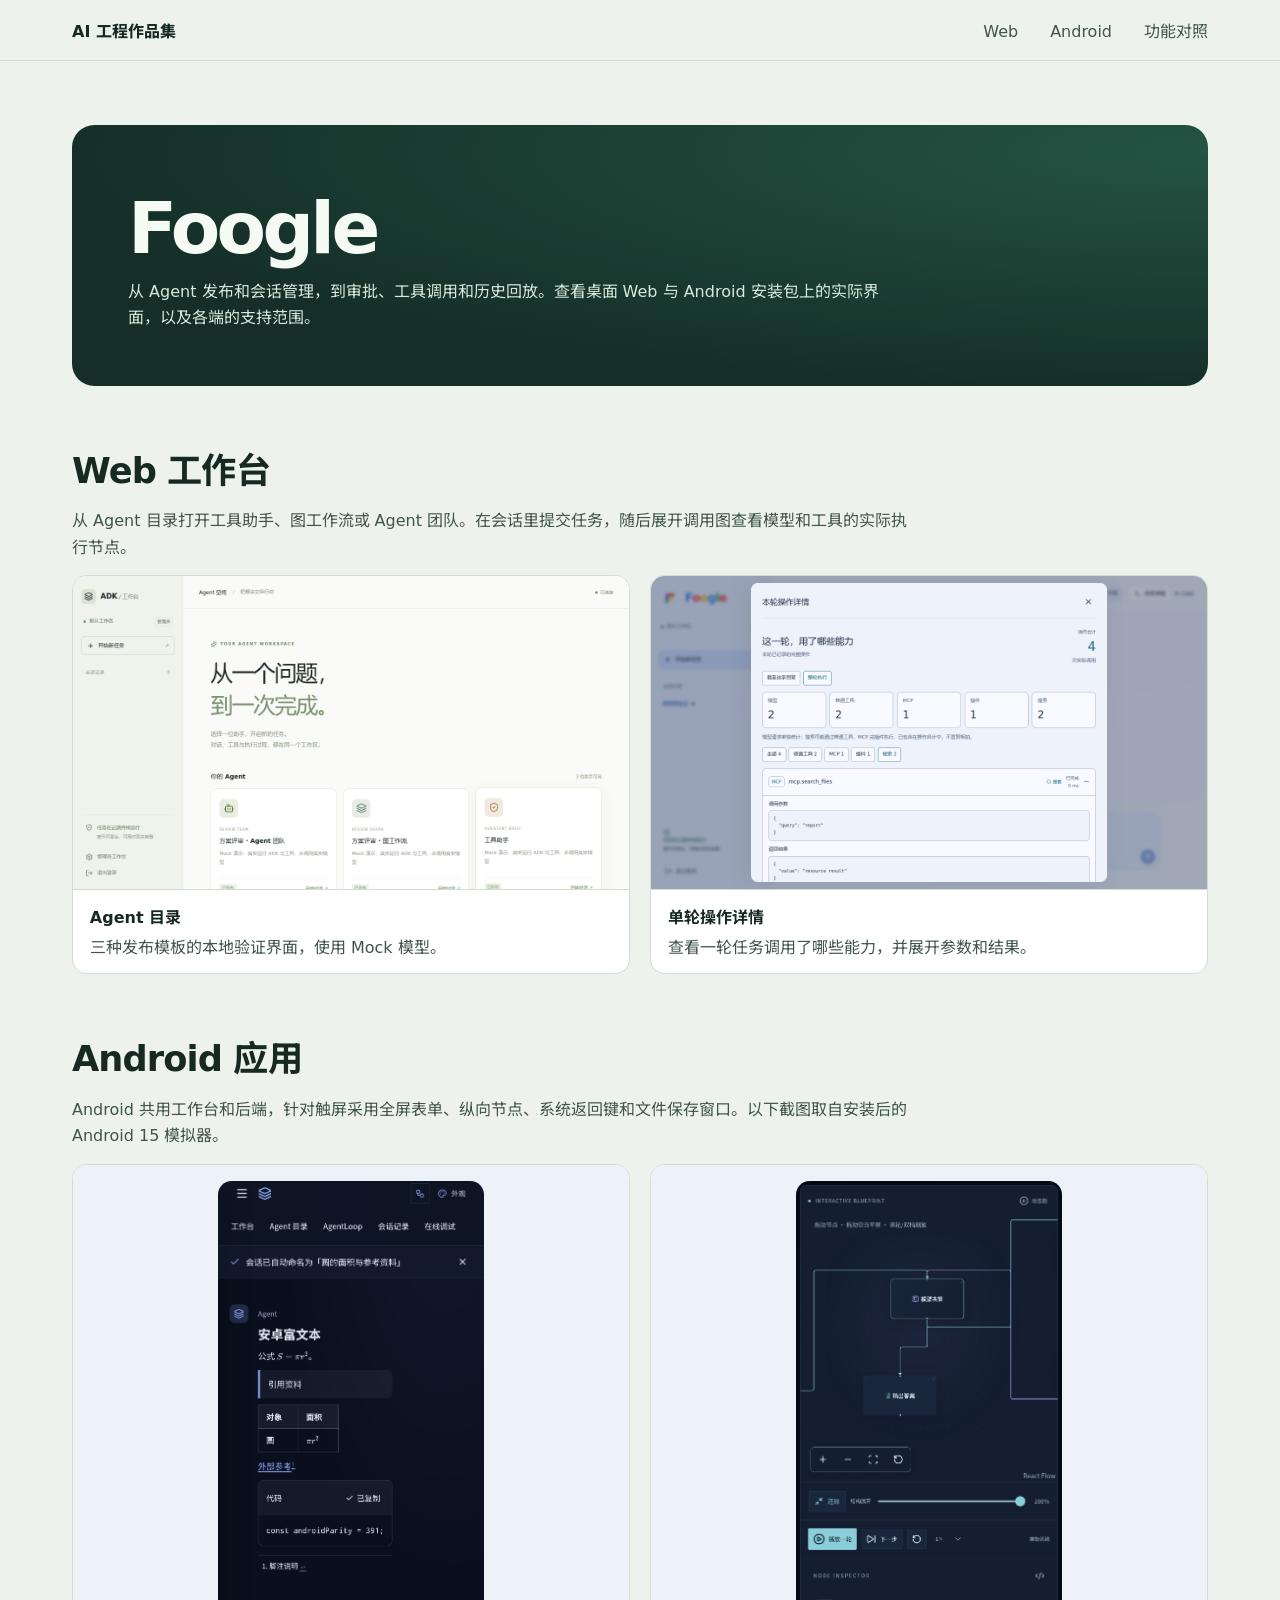
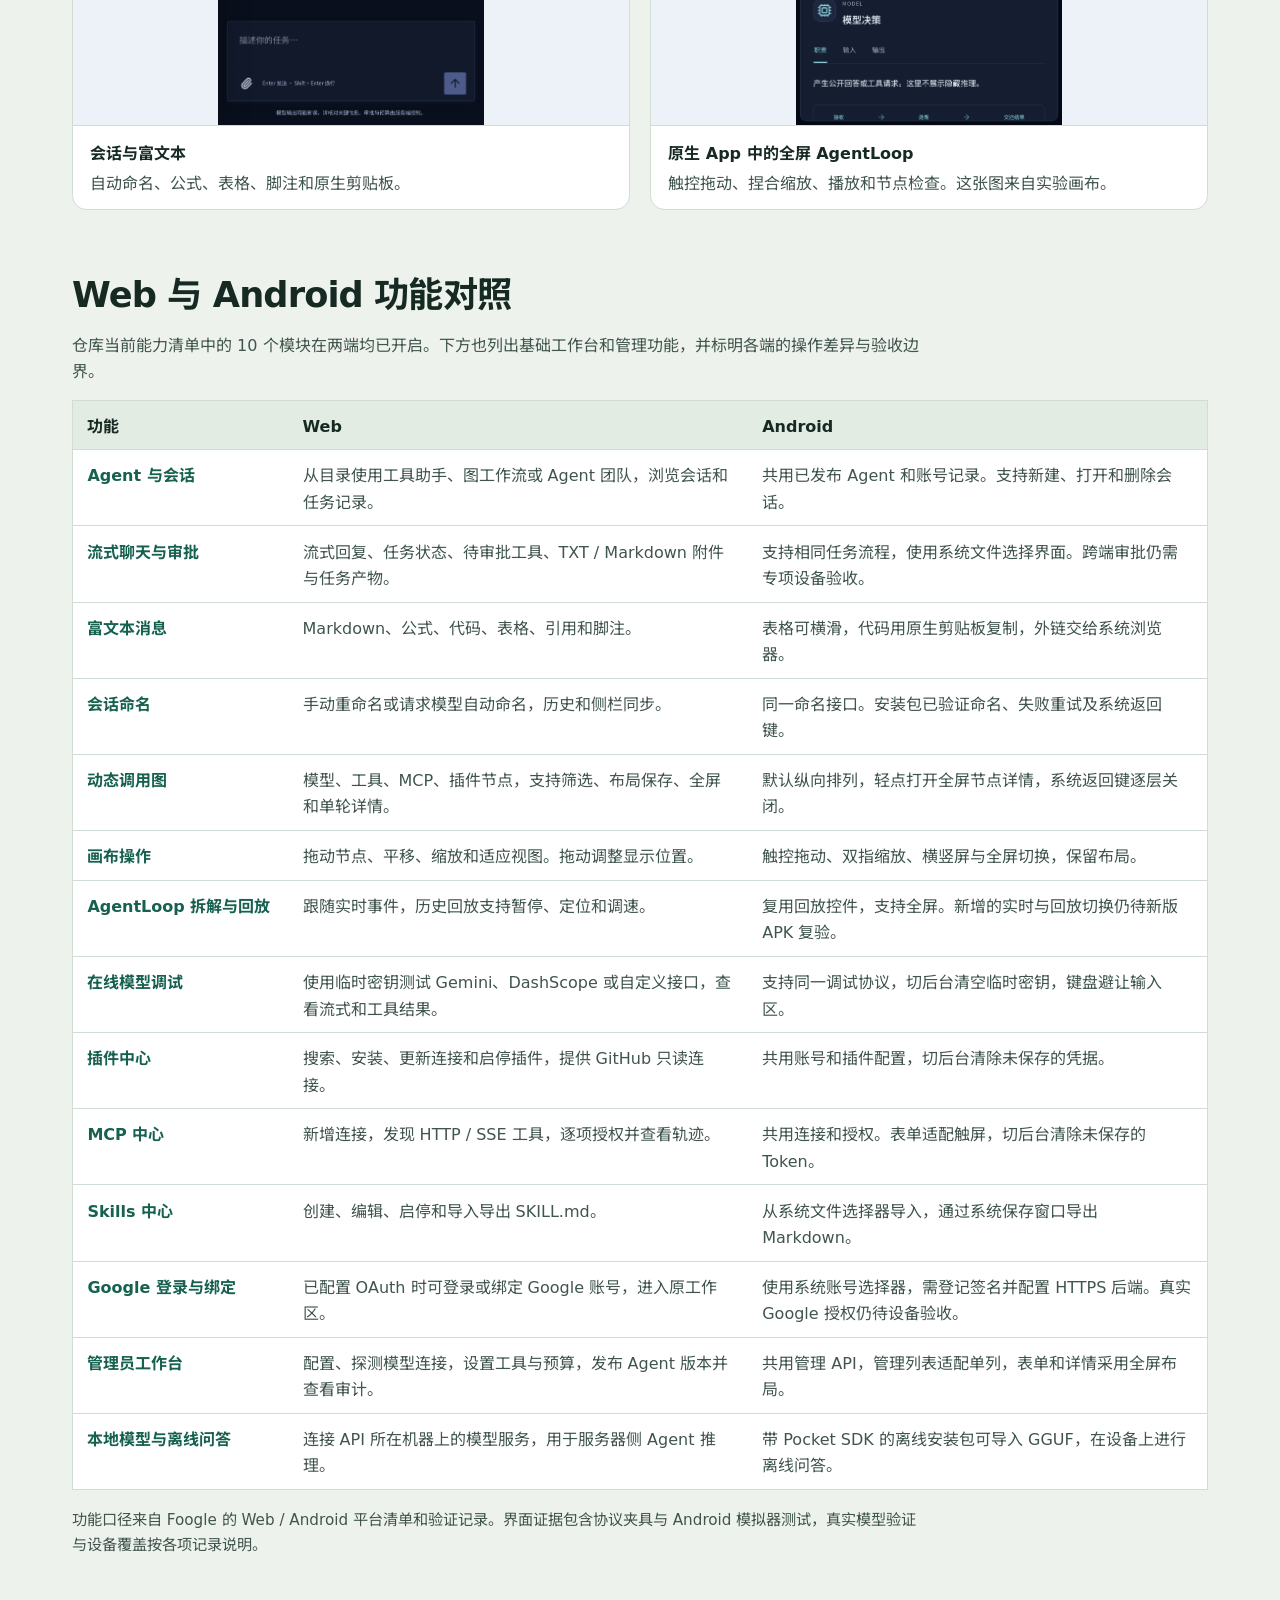
==== foogle/index.html @ 7c6c7902 "Show Foogle platform capabilities and replay Pocket model runs" ====
<!doctype html>
<html lang="zh-CN">
<head>
    <meta charset="utf-8">
    <meta name="viewport" content="width=device-width, initial-scale=1">
    <meta name="description" content="查看 Foogle 工作台在 Web 和 Android 上的功能、截图和验证范围。">
    <title>Foogle · Web 与 Android 功能</title>
    <link rel="stylesheet" href="../styles.css">
    <link rel="stylesheet" href="../demos.css">
    <script src="../image-preview.js" defer></script>
</head>
<body>
    <a class="skip-link" href="#main">跳到主要内容</a>
    <header class="site-header">
        <div class="shell header-inner">
            <a class="brand" href="../index.html">AI 工程作品集</a>
            <nav aria-label="页面导航">
                <a href="#web">Web</a>
                <a href="#android">Android</a>
                <a href="#capabilities">功能对照</a>
            </nav>
        </div>
    </header>
    <main class="shell demo-main" id="main">
        <header class="demo-heading">
            <h1>Foogle</h1>
            <p>从 Agent 发布和会话管理，到审批、工具调用和历史回放。查看桌面 Web 与 Android 安装包上的实际界面，以及各端的支持范围。</p>
        </header>

        <section class="demo-section" id="web" aria-labelledby="web-title">
            <h2 id="web-title">Web 工作台</h2>
            <p>从 Agent 目录打开工具助手、图工作流或 Agent 团队。在会话里提交任务，随后展开调用图查看模型和工具的实际执行节点。</p>
            <div class="evidence-grid">
                <figure class="evidence">
                    <a class="figure-preview" href="../assets/foogle-web-catalog.png" data-image-preview>
                        <img src="../assets/foogle-web-catalog.png" alt="Web Agent 目录展示 Agent 团队、图工作流和工具助手" width="1280" height="720" loading="lazy">
                    </a>
                    <figcaption><strong>Agent 目录</strong><span>三种发布模板的本地验证界面，使用 Mock 模型。</span></figcaption>
                </figure>
                <figure class="evidence">
                    <a class="figure-preview" href="../assets/foogle-turn-details.png" data-image-preview>
                        <img src="../assets/foogle-turn-details.png" alt="Web 单轮详情显示模型、普通工具、MCP、插件的分类与参数" width="1280" height="720" loading="lazy">
                    </a>
                    <figcaption><strong>单轮操作详情</strong><span>查看一轮任务调用了哪些能力，并展开参数和结果。</span></figcaption>
                </figure>
            </div>
        </section>

        <section class="demo-section" id="android" aria-labelledby="android-title">
            <h2 id="android-title">Android 应用</h2>
            <p>Android 共用工作台和后端，针对触屏采用全屏表单、纵向节点、系统返回键和文件保存窗口。以下截图取自安装后的 Android 15 模拟器。</p>
            <div class="evidence-grid">
                <figure class="evidence">
                    <a class="figure-preview figure-phone" href="../assets/foogle-android-messages.png" data-image-preview>
                        <img src="../assets/foogle-android-messages.png" alt="Android 会话显示自动命名、公式、表格、引用、脚注与复制按钮" width="1082" height="2210" loading="lazy">
                    </a>
                    <figcaption><strong>会话与富文本</strong><span>自动命名、公式、表格、脚注和原生剪贴板。</span></figcaption>
                </figure>
                <figure class="evidence">
                    <a class="figure-preview figure-phone" href="../assets/foogle-android-loop.png" data-image-preview>
                        <img src="../assets/foogle-android-loop.png" alt="Android 上的全屏 AgentLoop 画布和节点详情" width="1082" height="2210" loading="lazy">
                    </a>
                    <figcaption><strong>原生 App 中的全屏 AgentLoop</strong><span>触控拖动、捏合缩放、播放和节点检查。这张图来自实验画布。</span></figcaption>
                </figure>
            </div>
        </section>

        <section class="demo-section" id="capabilities" aria-labelledby="capabilities-title">
            <h2 id="capabilities-title">Web 与 Android 功能对照</h2>
            <p>仓库当前能力清单中的 10 个模块在两端均已开启。下方也列出基础工作台和管理功能，并标明各端的操作差异与验收边界。</p>
            <table class="capability-table">
                <thead><tr><th scope="col">功能</th><th scope="col">Web</th><th scope="col">Android</th></tr></thead>
                <tbody>
                    <tr><th scope="row">Agent 与会话</th><td>从目录使用工具助手、图工作流或 Agent 团队，浏览会话和任务记录。</td><td>共用已发布 Agent 和账号记录。支持新建、打开和删除会话。</td></tr>
                    <tr><th scope="row">流式聊天与审批</th><td>流式回复、任务状态、待审批工具、TXT / Markdown 附件与任务产物。</td><td>支持相同任务流程，使用系统文件选择界面。跨端审批仍需专项设备验收。</td></tr>
                    <tr><th scope="row">富文本消息</th><td>Markdown、公式、代码、表格、引用和脚注。</td><td>表格可横滑，代码用原生剪贴板复制，外链交给系统浏览器。</td></tr>
                    <tr><th scope="row">会话命名</th><td>手动重命名或请求模型自动命名，历史和侧栏同步。</td><td>同一命名接口。安装包已验证命名、失败重试及系统返回键。</td></tr>
                    <tr><th scope="row">动态调用图</th><td>模型、工具、MCP、插件节点，支持筛选、布局保存、全屏和单轮详情。</td><td>默认纵向排列，轻点打开全屏节点详情，系统返回键逐层关闭。</td></tr>
                    <tr><th scope="row">画布操作</th><td>拖动节点、平移、缩放和适应视图。拖动调整显示位置。</td><td>触控拖动、双指缩放、横竖屏与全屏切换，保留布局。</td></tr>
                    <tr><th scope="row">AgentLoop 拆解与回放</th><td>跟随实时事件，历史回放支持暂停、定位和调速。</td><td>复用回放控件，支持全屏。新增的实时与回放切换仍待新版 APK 复验。</td></tr>
                    <tr><th scope="row">在线模型调试</th><td>使用临时密钥测试 Gemini、DashScope 或自定义接口，查看流式和工具结果。</td><td>支持同一调试协议，切后台清空临时密钥，键盘避让输入区。</td></tr>
                    <tr><th scope="row">插件中心</th><td>搜索、安装、更新连接和启停插件，提供 GitHub 只读连接。</td><td>共用账号和插件配置，切后台清除未保存的凭据。</td></tr>
                    <tr><th scope="row">MCP 中心</th><td>新增连接，发现 HTTP / SSE 工具，逐项授权并查看轨迹。</td><td>共用连接和授权。表单适配触屏，切后台清除未保存的 Token。</td></tr>
                    <tr><th scope="row">Skills 中心</th><td>创建、编辑、启停和导入导出 SKILL.md。</td><td>从系统文件选择器导入，通过系统保存窗口导出 Markdown。</td></tr>
                    <tr><th scope="row">Google 登录与绑定</th><td>已配置 OAuth 时可登录或绑定 Google 账号，进入原工作区。</td><td>使用系统账号选择器，需登记签名并配置 HTTPS 后端。真实 Google 授权仍待设备验收。</td></tr>
                    <tr><th scope="row">管理员工作台</th><td>配置、探测模型连接，设置工具与预算，发布 Agent 版本并查看审计。</td><td>共用管理 API，管理列表适配单列，表单和详情采用全屏布局。</td></tr>
                    <tr><th scope="row">本地模型与离线问答</th><td>连接 API 所在机器上的模型服务，用于服务器侧 Agent 推理。</td><td>带 Pocket SDK 的离线安装包可导入 GGUF，在设备上进行离线问答。</td></tr>
                </tbody>
            </table>
            <p class="demo-note">功能口径来自 Foogle 的 Web / Android 平台清单和验证记录。界面证据包含协议夹具与 Android 模拟器测试，真实模型验证与设备覆盖按各项记录说明。</p>
        </section>
    </main>
    <dialog class="image-viewer" aria-labelledby="image-viewer-title">
        <div class="image-viewer-window">
            <header class="image-viewer-header"><h2 id="image-viewer-title">图片预览</h2><button class="button" type="button" autofocus>关闭图片</button></header>
            <div class="image-viewer-stage"><img alt=""></div>
        </div>
    </dialog>
</body>
</html>
---- styles.css ----
@font-face {
    font-family: "Portfolio Noto Sans SC";
    src: url("./assets/noto-sans-sc-subset.woff2") format("woff2");
    font-style: normal;
    font-weight: 400 800;
    font-display: swap;
}

:root {
    color-scheme: light;
    --canvas: #eef2ed;
    --paper: #fff;
    --ink: #172923;
    --muted: #40554d;
    --accent: #16614f;
    --line: #d1dcd3;
    font-family: "Inter", "Portfolio Noto Sans SC", "PingFang SC", "Microsoft YaHei", "Noto Sans CJK SC", system-ui, sans-serif;
    scroll-behavior: smooth;
}

* { box-sizing: border-box; }
body { margin: 0; background: var(--canvas); color: var(--ink); line-height: 1.65; }
p, h1, h2, h3 { margin: 0; }
a { color: inherit; }
code { font-family: ui-monospace, "Cascadia Code", Consolas, monospace; }
a:focus-visible { outline: 3px solid var(--accent); outline-offset: 4px; }

.shell { width: min(100% - 3rem, 71rem); margin-inline: auto; }
.skip-link { position: absolute; top: .75rem; left: .75rem; padding: .6rem 1rem; background: var(--paper); transform: translateY(-180%); }
.skip-link:focus { z-index: 1; transform: none; }
.site-header { border-bottom: 1px solid var(--line); }
.header-inner, .footer-inner { display: flex; justify-content: space-between; align-items: center; gap: 1.5rem; padding-block: 1.05rem; }
.brand { font-weight: 750; white-space: nowrap; text-decoration: none; }
nav { display: flex; flex-wrap: wrap; gap: .5rem clamp(.75rem, 3vw, 2rem); }
nav a { color: var(--muted); text-decoration: none; }
nav a:hover, .brand:hover { color: var(--accent); text-decoration: underline; text-underline-offset: .25em; }

.hero {
    display: grid;
    grid-template-columns: 1.36fr 1fr;
    align-items: center;
    gap: clamp(1.5rem, 5vw, 4.25rem);
    margin-block: clamp(1.5rem, 5vw, 3.75rem);
    padding: clamp(1.35rem, 5vw, 4.4rem);
    border-radius: 1.8rem;
    background: radial-gradient(ellipse at 100% 10%, #245443, transparent 72%), #152f28;
    color: #f5faf5;
}

.hero h1 { font-size: clamp(2.15rem, 5.4vw, 4.4rem); line-height: 1.16; letter-spacing: -.055em; }
.hero h1 span { color: #a8e2bc; }
.hero p { margin-block: 1.3rem 1.75rem; max-width: 31rem; color: #d7e8dc; }
.hero-paths { display: grid; gap: .8rem; }
.path { display: grid; gap: .18rem; padding: 1rem 1.1rem; border: 1px solid #628375; border-radius: .8rem; background: #ffffff0d; text-decoration: none; }
.path strong { font-size: 1.05rem; }
.path span { font-size: .9rem; color: #d7e8dc; }
.path:hover { background: #ffffff19; border-color: #a8e2bc; }
.hero a:focus-visible { outline-color: #a8e2bc; }
.button { display: inline-block; width: fit-content; padding: .58rem 1rem; border: 1px solid var(--accent); border-radius: .52rem; color: var(--accent); font-weight: 700; text-decoration: none; }
.button:hover { background: #e4f0e8; }
.button-primary { background: #b1e9c3; border-color: #b1e9c3; color: #142d24; }
.button-primary:hover { background: #d4f5dd; }

.section { margin-block: clamp(2.5rem, 7vw, 5rem); scroll-margin-top: 1.25rem; }
h2 { font-size: clamp(1.55rem, 3vw, 2.2rem); line-height: 1.3; letter-spacing: -.025em; }
.integration { display: grid; grid-template-columns: 1.15fr 1fr; gap: 2rem; align-items: center; padding: clamp(1.2rem, 4vw, 2.6rem); background: #e2ece3; border: 1px solid var(--line); border-radius: 1rem; }
.integration p { margin-top: .8rem; color: var(--muted); }
.trace { display: grid; grid-template-columns: repeat(3, minmax(0, 1fr)); gap: .45rem; margin: 0; padding: 0; list-style: none; }
.trace li { display: grid; gap: .45rem; padding: .6rem; border: 1px solid var(--line); border-radius: .6rem; background: var(--paper); }
.trace span { color: var(--muted); font-size: .9rem; }
.trace code { overflow-wrap: anywhere; color: var(--accent); font-weight: 750; }

.site-footer { border-top: 1px solid var(--line); background: var(--paper); }
.footer-inner { padding-block: 2rem; }
.site-footer h2 { font-size: 1.25rem; }
.site-footer p { margin-top: .4rem; color: var(--muted); }
.site-footer .button { flex-shrink: 0; }

@media (max-width: 53rem) {
    .hero, .integration { grid-template-columns: 1fr; }
    .hero-paths { grid-template-columns: 1fr 1fr; }
}

@media (max-width: 37rem) {
    .shell { width: calc(100% - 2rem); }
    .header-inner, .footer-inner { align-items: flex-start; flex-direction: column; gap: .55rem; }
    .hero { border-radius: 1rem; }
    .hero-paths { grid-template-columns: 1fr; }
}

@media (prefers-reduced-motion: reduce) {
    :root { scroll-behavior: auto; }
}

.project-section { display: grid; gap: clamp(1.1rem, 3vw, 1.65rem); }
.project-heading { display: grid; gap: .45rem; }
.project-heading h2 { font-size: clamp(1.9rem, 4.4vw, 3.1rem); }
.project-heading > p:not(.project-type) { max-width: 47rem; color: var(--muted); }
.project-heading .button { margin-top: .45rem; }
.project-type { color: var(--accent); font-size: .9rem; font-weight: 700; }

.detail-card, .evidence {
    min-width: 0;
    border: 1px solid var(--line);
    border-radius: .9rem;
    background: var(--paper);
}
.detail-card { padding: clamp(1rem, 3vw, 1.55rem); }
.detail-card p, .verification-note p, .validation > p { margin-top: .45rem; color: var(--muted); }
.detail-card h3, .verification-note h3, .validation h3 { font-size: 1.2rem; line-height: 1.35; }
.detail-card h4 { margin: 0; font-size: 1.03rem; line-height: 1.4; }

.architecture {
    display: grid;
    grid-template-columns: repeat(4, minmax(0, 1fr));
    gap: 1.1rem;
    margin: 1rem 0;
    padding: 0;
    list-style: none;
}
.architecture li {
    position: relative;
    display: grid;
    align-content: center;
    gap: .15rem;
    padding: .75rem;
    border: 1px solid var(--line);
    border-radius: .55rem;
    background: var(--canvas);
}
.architecture li:not(:last-child)::after {
    position: absolute;
    top: 50%;
    left: 100%;
    width: 1.1rem;
    border-top: 1px solid var(--accent);
    content: "";
}
.architecture strong { color: var(--accent); overflow-wrap: anywhere; }
.architecture span { color: var(--muted); font-size: .9rem; }

.evidence-grid, .validation-grid { display: grid; grid-template-columns: repeat(2, minmax(0, 1fr)); gap: clamp(.85rem, 2vw, 1.3rem); }
.evidence { margin: 0; }
.figure-preview {
    display: block;
    border-radius: .85rem .85rem 0 0;
    border-bottom: 1px solid var(--line);
    background: #edf2f9;
}
.figure-preview:hover { background: #e4eaf4; }
.figure-preview[data-image-preview] { cursor: zoom-in; }
.figure-preview img { display: block; width: 100%; height: auto; border-radius: inherit; }
.figure-phone { padding: 1rem 1rem 0; }
.figure-phone img {
    width: auto;
    max-width: 100%;
    height: min(34rem, 67vw);
    object-fit: contain;
    object-position: center top;
    margin-inline: auto;
}
.architecture-figure .figure-preview { padding: 1rem; }
.architecture-figure img { width: min(100%, 44rem); margin-inline: auto; }
.evidence figcaption { display: grid; gap: .2rem; padding: .85rem 1.05rem; }
.evidence figcaption span { color: var(--muted); }

.capabilities { display: grid; grid-template-columns: repeat(3, minmax(0, 1fr)); gap: clamp(.85rem, 2vw, 1.3rem); }
.verification-note { padding: .2rem 1rem; border-left: 3px solid var(--accent); }
.validation-grid { margin-top: .75rem; }
.measurements { margin: .8rem 0 0; }
.measurements div { display: flex; justify-content: space-between; align-items: baseline; gap: .6rem; padding: .4rem 0; border-top: 1px solid var(--line); }
.measurements dd { flex-shrink: 0; margin: 0; color: var(--accent); font-weight: 750; }

html:has(.image-viewer[open]) { overflow: hidden; }
.image-viewer {
    width: min(72rem, calc(100% - 2rem));
    max-width: none;
    max-height: none;
    padding: 0;
    border: 0;
    overflow: visible;
    background: transparent;
    color: var(--ink);
}
.image-viewer::backdrop { background: rgb(15 30 24 / 78%); }
.image-viewer-window {
    display: grid;
    grid-template-rows: auto minmax(0, 1fr);
    max-height: min(90vh, 90dvh);
    overflow: hidden;
    border-radius: .85rem;
    background: var(--paper);
    box-shadow: 0 1rem 3rem rgb(5 18 11 / 35%);
}
.image-viewer-header {
    display: flex;
    align-items: center;
    justify-content: space-between;
    gap: .75rem;
    padding: .65rem 1rem;
    border-bottom: 1px solid var(--line);
}
.image-viewer-header h2 { font-size: clamp(1rem, 3vw, 1.25rem); }
.image-viewer-header button { flex-shrink: 0; min-height: 44px; background: var(--paper); cursor: pointer; font: inherit; font-weight: 700; }
.image-viewer-header button:hover { background: #e4f0e8; }
button:focus-visible { outline: 3px solid var(--accent); outline-offset: 3px; }
.image-viewer-stage { min-height: 0; overflow: auto; overscroll-behavior: contain; background: #edf2f9; }
.image-viewer-stage img { display: block; max-width: 100%; height: auto; margin-inline: auto; }

@media (max-width: 43rem) {
    .architecture { grid-template-columns: 1fr; gap: .7rem; }
    .architecture li:not(:last-child)::after { top: 100%; left: 1.2rem; width: auto; height: .7rem; border-top: 0; border-left: 1px solid var(--accent); }
    .capabilities, .validation-grid { grid-template-columns: 1fr; }
}

@media (max-width: 34rem) {
    .evidence-grid { grid-template-columns: 1fr; }
    .figure-phone img { height: auto; max-height: 30rem; }
    .image-viewer-header { padding-inline: .65rem; }
}
---- demos.css ----
.demo-main { padding-block: clamp(1.8rem, 5vw, 4rem); }
.demo-main [hidden] { display: none !important; }
.demo-heading {
    padding: clamp(1.3rem, 5vw, 3.5rem);
    border-radius: 1.4rem;
    background: radial-gradient(ellipse at 100% 10%, #245443, transparent 72%), #152f28;
    color: #f5faf5;
}
.demo-heading h1 { font-size: clamp(2rem, 6vw, 4.5rem); line-height: 1.13; letter-spacing: -.05em; }
.demo-heading p { max-width: 47rem; margin-top: .9rem; color: #d7e8dc; }
.demo-section { display: grid; gap: 1rem; margin-block: clamp(1.7rem, 5vw, 3.7rem); scroll-margin-top: 1rem; }
.demo-section > p { max-width: 53rem; color: var(--muted); }
.demo-note { color: var(--muted); font-size: .95rem; }

.capability-table {
    width: 100%;
    table-layout: fixed;
    border-collapse: collapse;
    border: 1px solid var(--line);
    background: var(--paper);
    text-align: left;
    overflow-wrap: anywhere;
}
.capability-table th, .capability-table td { padding: .7rem .9rem; border-bottom: 1px solid var(--line); vertical-align: top; }
.capability-table thead { background: #e2ece3; color: var(--ink); }
.capability-table thead th:first-child { width: 19%; }
.capability-table tbody th { color: var(--accent); }
.capability-table td { color: var(--muted); }
.coverage-table thead th:first-child { width: 35%; }

.replay-selects { display: grid; grid-template-columns: repeat(3, minmax(0, 1fr)); gap: .85rem; }
.replay-selects label { display: grid; gap: .3rem; font-weight: 700; }
.replay-selects select {
    width: 100%;
    min-height: 44px;
    padding: .35rem 1.9rem .35rem .65rem;
    border: 1px solid #849e91;
    border-radius: .48rem;
    background: #f7faf7;
    color: var(--ink);
    font: inherit;
    font-size: 1rem;
    font-weight: 500;
}
.replay-selects select:focus-visible { outline: 3px solid var(--accent); outline-offset: 2px; }
.replay-selects select:disabled { opacity: .55; }
.replay-layout { display: grid; grid-template-columns: minmax(0, 1.6fr) minmax(0, 1fr); gap: 1rem; align-items: start; }
.replay-step-heading, .replay-actions { display: flex; align-items: center; justify-content: space-between; gap: .6rem; }
.replay-timeline { display: flex; flex-wrap: wrap; gap: .45rem; padding: 0; list-style: none; }
.replay-timeline button {
    min-height: 44px;
    padding: .4rem .65rem;
    border: 1px solid var(--line);
    border-radius: .5rem;
    background: var(--canvas);
    color: var(--ink);
    font: inherit;
    cursor: pointer;
}
.replay-timeline button[aria-current="step"] { background: #d7ebe1; border-color: var(--accent); font-weight: 750; }
.replay-frame { padding: .8rem 1rem; border: 1px solid var(--line); border-radius: .55rem; background: #f2f6f3; }
.replay-frame pre { margin: .65rem 0 0; font-size: .93rem; white-space: pre-wrap; overflow-wrap: anywhere; }
.replay-actions { margin-top: 1rem; flex-wrap: wrap; justify-content: flex-start; }
.replay-actions .button { min-height: 44px; background: var(--paper); font: inherit; font-weight: 700; cursor: pointer; }
.replay-actions .button:hover { background: #e4f0e8; }
.replay-actions .button:disabled { opacity: .48; cursor: default; }
#image-sample { display: flex; gap: .5rem; align-items: center; margin-top: .7rem; color: var(--muted); }
#sample-color { display: block; width: 2rem; height: 2rem; border: 1px solid #40554d55; border-radius: .25rem; }
.replay-metrics .measurements div { flex-wrap: wrap; }
.replay-metrics .measurements dd { flex-shrink: 1; overflow-wrap: anywhere; }

@media (max-width: 48rem) {
    .replay-layout { grid-template-columns: 1fr; }
    .capability-table th, .capability-table td { padding: .55rem .5rem; }
    .capability-table thead th:first-child { width: 22%; }
    .coverage-table thead th:first-child { width: 37%; }
}

@media (max-width: 36rem) {
    .replay-selects { grid-template-columns: 1fr; }
}
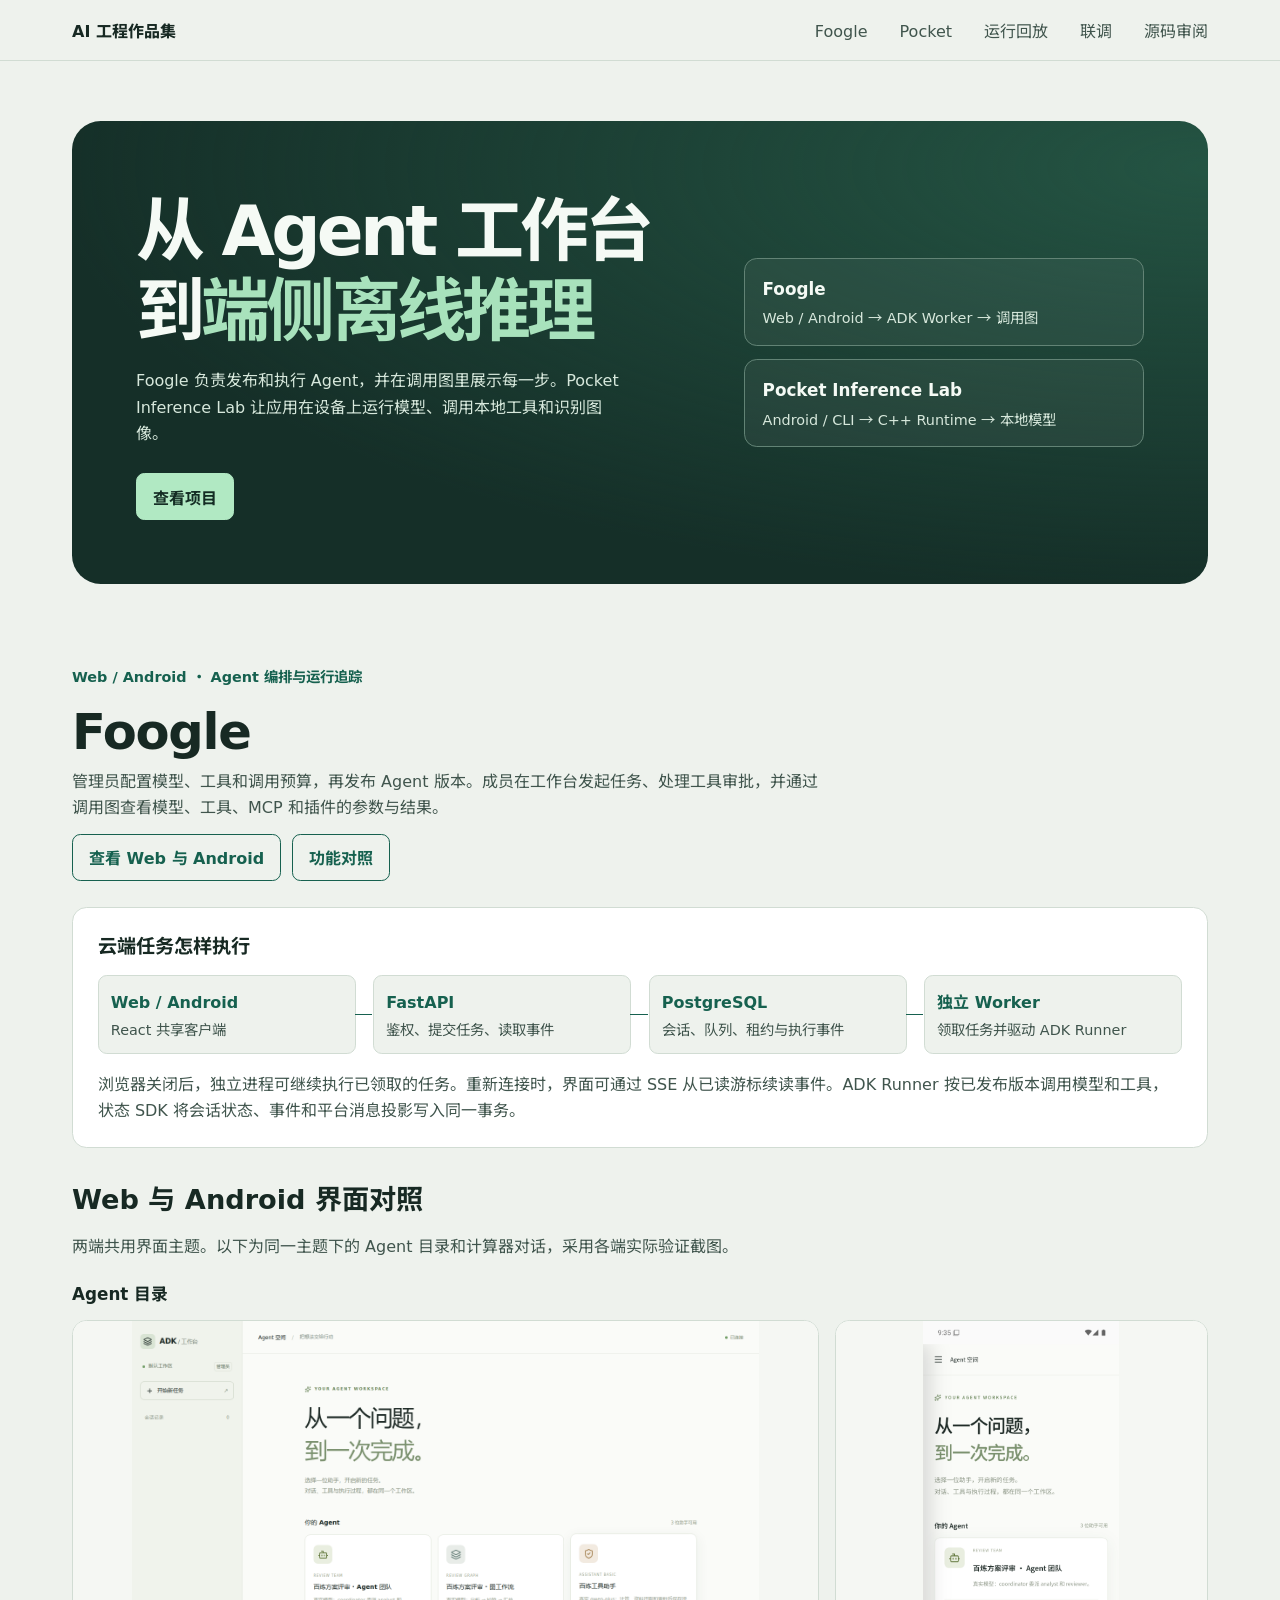
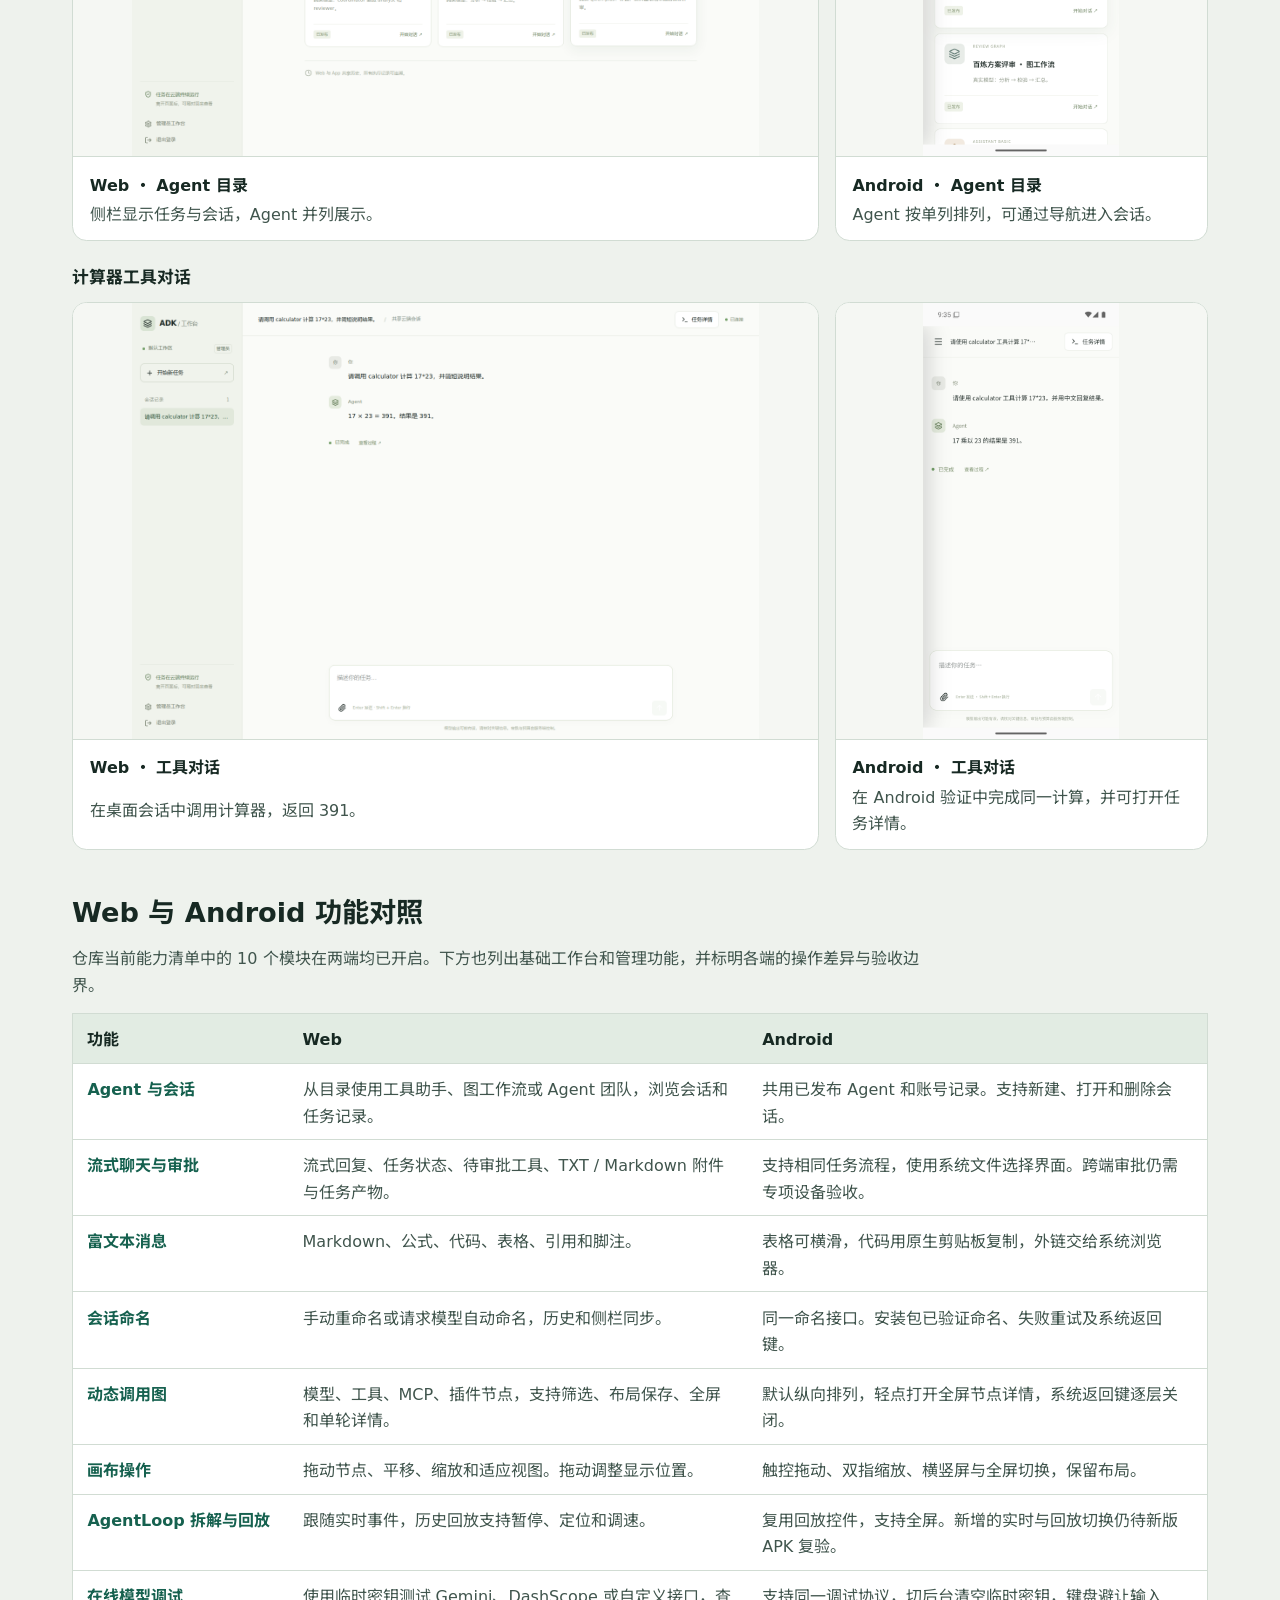
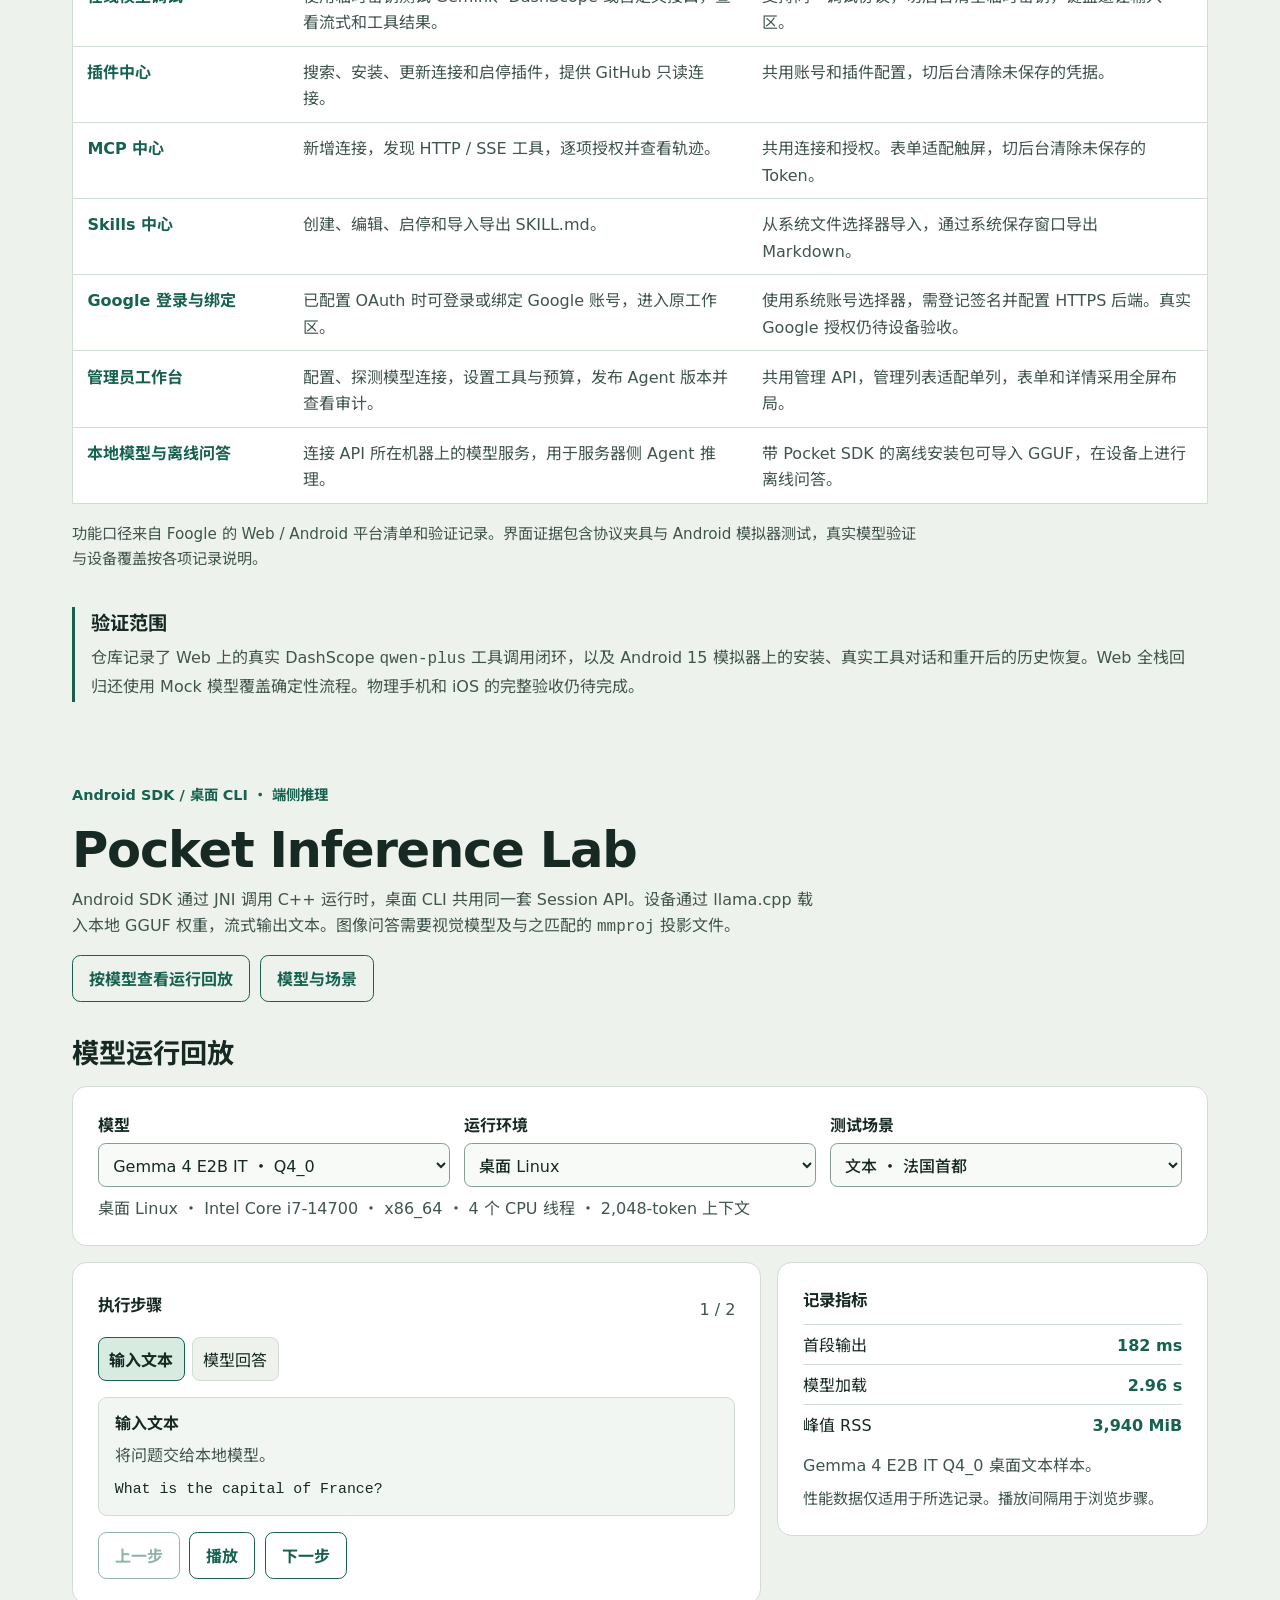
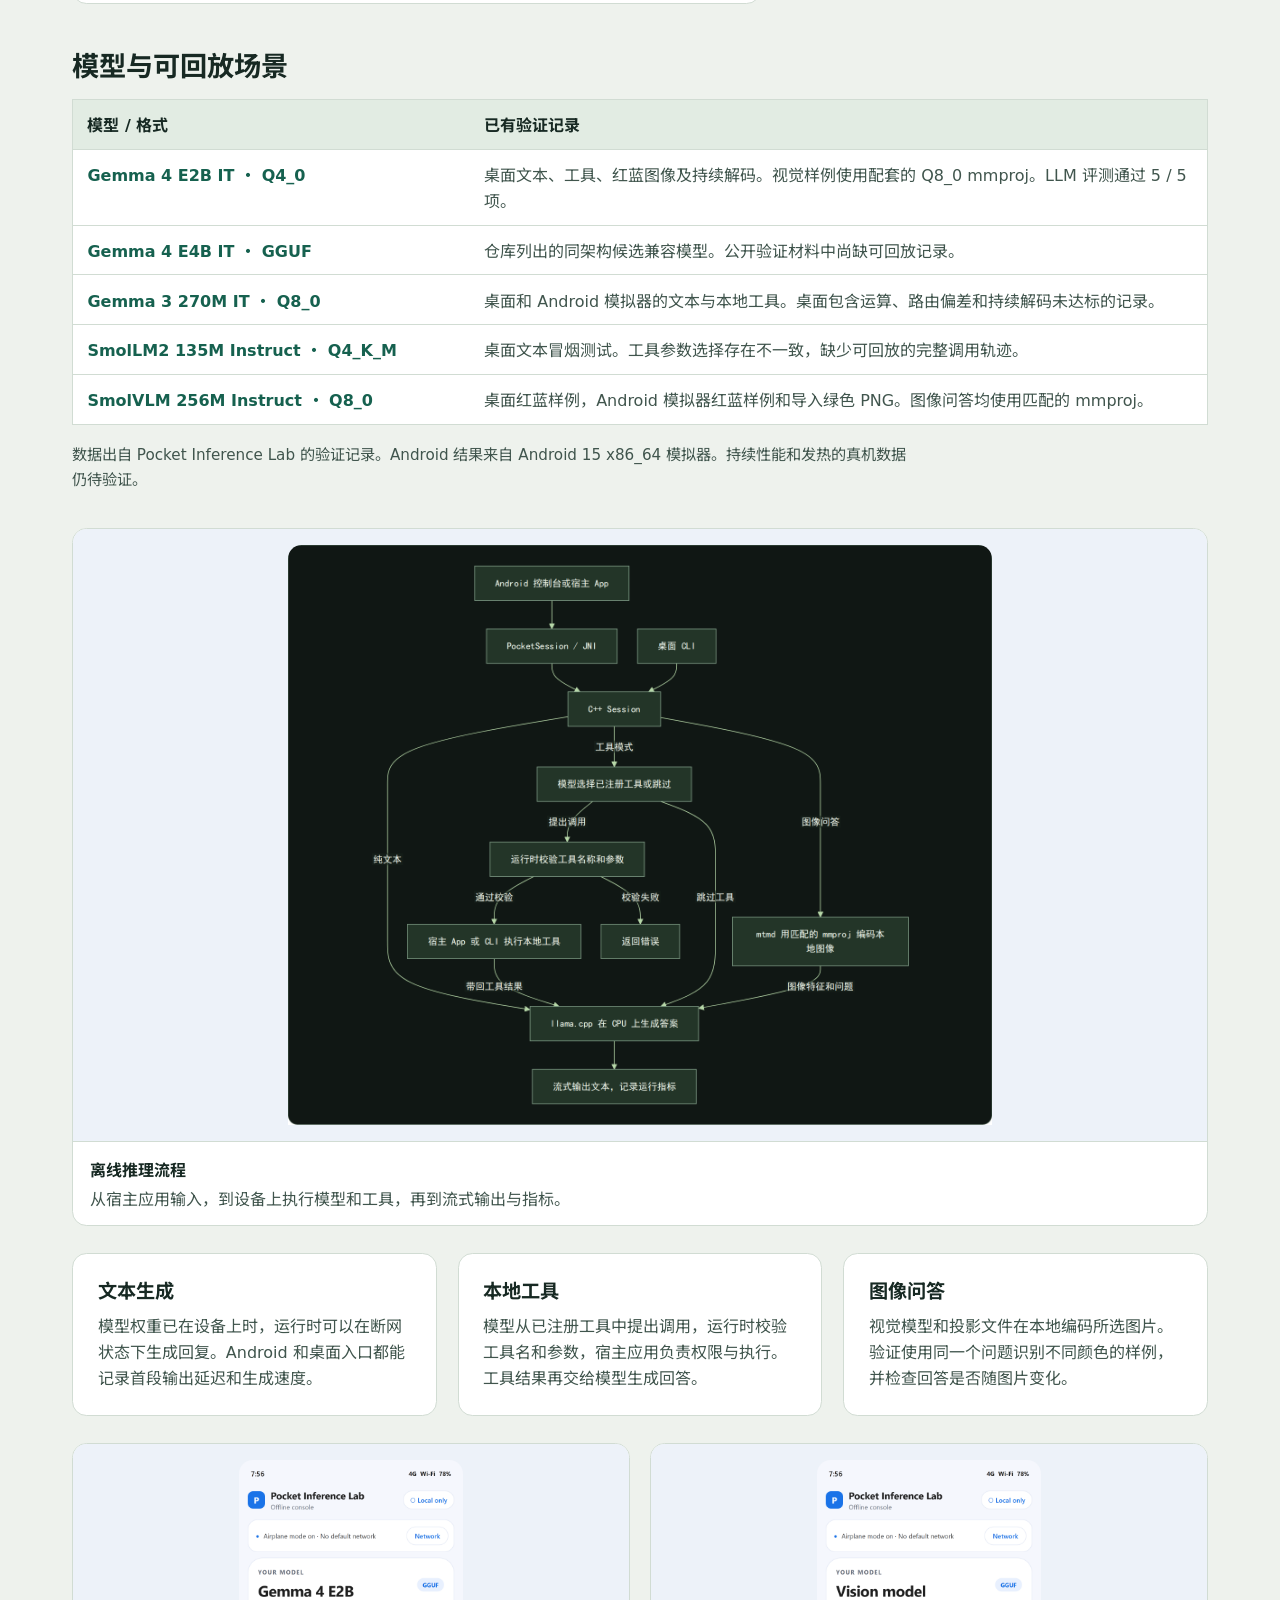
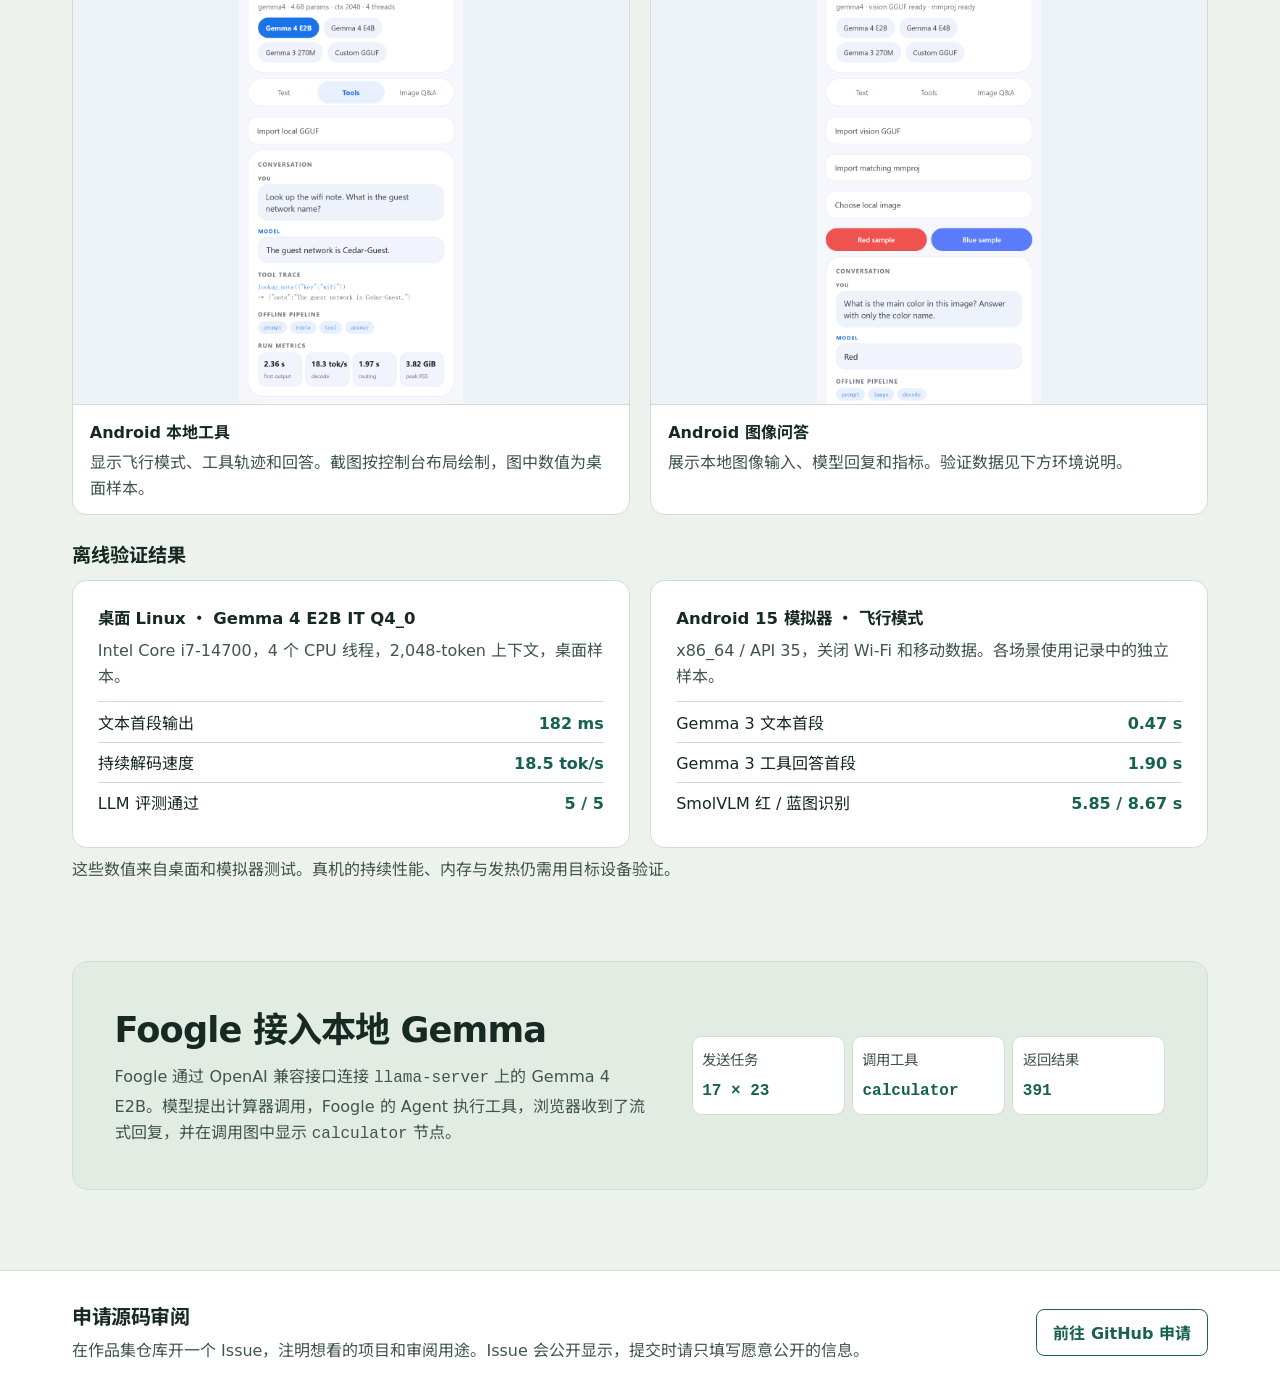
==== commit c27cb4e9: "Unify portfolio navigation and align Foogle platform screenshots" ====
--- a/foogle/index.html
+++ b/foogle/index.html
@@ -3,98 +3,14 @@
 <head>
     <meta charset="utf-8">
     <meta name="viewport" content="width=device-width, initial-scale=1">
-    <meta name="description" content="查看 Foogle 工作台在 Web 和 Android 上的功能、截图和验证范围。">
-    <title>Foogle · Web 与 Android 功能</title>
+    <title>Foogle · AI 工程作品集</title>
     <link rel="stylesheet" href="../styles.css">
-    <link rel="stylesheet" href="../demos.css">
-    <script src="../image-preview.js" defer></script>
+    <script src="../section-link.js" defer></script>
 </head>
 <body>
-    <a class="skip-link" href="#main">跳到主要内容</a>
-    <header class="site-header">
-        <div class="shell header-inner">
-            <a class="brand" href="../index.html">AI 工程作品集</a>
-            <nav aria-label="页面导航">
-                <a href="#web">Web</a>
-                <a href="#android">Android</a>
-                <a href="#capabilities">功能对照</a>
-            </nav>
-        </div>
-    </header>
-    <main class="shell demo-main" id="main">
-        <header class="demo-heading">
-            <h1>Foogle</h1>
-            <p>从 Agent 发布和会话管理，到审批、工具调用和历史回放。查看桌面 Web 与 Android 安装包上的实际界面，以及各端的支持范围。</p>
-        </header>
-
-        <section class="demo-section" id="web" aria-labelledby="web-title">
-            <h2 id="web-title">Web 工作台</h2>
-            <p>从 Agent 目录打开工具助手、图工作流或 Agent 团队。在会话里提交任务，随后展开调用图查看模型和工具的实际执行节点。</p>
-            <div class="evidence-grid">
-                <figure class="evidence">
-                    <a class="figure-preview" href="../assets/foogle-web-catalog.png" data-image-preview>
-                        <img src="../assets/foogle-web-catalog.png" alt="Web Agent 目录展示 Agent 团队、图工作流和工具助手" width="1280" height="720" loading="lazy">
-                    </a>
-                    <figcaption><strong>Agent 目录</strong><span>三种发布模板的本地验证界面，使用 Mock 模型。</span></figcaption>
-                </figure>
-                <figure class="evidence">
-                    <a class="figure-preview" href="../assets/foogle-turn-details.png" data-image-preview>
-                        <img src="../assets/foogle-turn-details.png" alt="Web 单轮详情显示模型、普通工具、MCP、插件的分类与参数" width="1280" height="720" loading="lazy">
-                    </a>
-                    <figcaption><strong>单轮操作详情</strong><span>查看一轮任务调用了哪些能力，并展开参数和结果。</span></figcaption>
-                </figure>
-            </div>
-        </section>
-
-        <section class="demo-section" id="android" aria-labelledby="android-title">
-            <h2 id="android-title">Android 应用</h2>
-            <p>Android 共用工作台和后端，针对触屏采用全屏表单、纵向节点、系统返回键和文件保存窗口。以下截图取自安装后的 Android 15 模拟器。</p>
-            <div class="evidence-grid">
-                <figure class="evidence">
-                    <a class="figure-preview figure-phone" href="../assets/foogle-android-messages.png" data-image-preview>
-                        <img src="../assets/foogle-android-messages.png" alt="Android 会话显示自动命名、公式、表格、引用、脚注与复制按钮" width="1082" height="2210" loading="lazy">
-                    </a>
-                    <figcaption><strong>会话与富文本</strong><span>自动命名、公式、表格、脚注和原生剪贴板。</span></figcaption>
-                </figure>
-                <figure class="evidence">
-                    <a class="figure-preview figure-phone" href="../assets/foogle-android-loop.png" data-image-preview>
-                        <img src="../assets/foogle-android-loop.png" alt="Android 上的全屏 AgentLoop 画布和节点详情" width="1082" height="2210" loading="lazy">
-                    </a>
-                    <figcaption><strong>原生 App 中的全屏 AgentLoop</strong><span>触控拖动、捏合缩放、播放和节点检查。这张图来自实验画布。</span></figcaption>
-                </figure>
-            </div>
-        </section>
-
-        <section class="demo-section" id="capabilities" aria-labelledby="capabilities-title">
-            <h2 id="capabilities-title">Web 与 Android 功能对照</h2>
-            <p>仓库当前能力清单中的 10 个模块在两端均已开启。下方也列出基础工作台和管理功能，并标明各端的操作差异与验收边界。</p>
-            <table class="capability-table">
-                <thead><tr><th scope="col">功能</th><th scope="col">Web</th><th scope="col">Android</th></tr></thead>
-                <tbody>
-                    <tr><th scope="row">Agent 与会话</th><td>从目录使用工具助手、图工作流或 Agent 团队，浏览会话和任务记录。</td><td>共用已发布 Agent 和账号记录。支持新建、打开和删除会话。</td></tr>
-                    <tr><th scope="row">流式聊天与审批</th><td>流式回复、任务状态、待审批工具、TXT / Markdown 附件与任务产物。</td><td>支持相同任务流程，使用系统文件选择界面。跨端审批仍需专项设备验收。</td></tr>
-                    <tr><th scope="row">富文本消息</th><td>Markdown、公式、代码、表格、引用和脚注。</td><td>表格可横滑，代码用原生剪贴板复制，外链交给系统浏览器。</td></tr>
-                    <tr><th scope="row">会话命名</th><td>手动重命名或请求模型自动命名，历史和侧栏同步。</td><td>同一命名接口。安装包已验证命名、失败重试及系统返回键。</td></tr>
-                    <tr><th scope="row">动态调用图</th><td>模型、工具、MCP、插件节点，支持筛选、布局保存、全屏和单轮详情。</td><td>默认纵向排列，轻点打开全屏节点详情，系统返回键逐层关闭。</td></tr>
-                    <tr><th scope="row">画布操作</th><td>拖动节点、平移、缩放和适应视图。拖动调整显示位置。</td><td>触控拖动、双指缩放、横竖屏与全屏切换，保留布局。</td></tr>
-                    <tr><th scope="row">AgentLoop 拆解与回放</th><td>跟随实时事件，历史回放支持暂停、定位和调速。</td><td>复用回放控件，支持全屏。新增的实时与回放切换仍待新版 APK 复验。</td></tr>
-                    <tr><th scope="row">在线模型调试</th><td>使用临时密钥测试 Gemini、DashScope 或自定义接口，查看流式和工具结果。</td><td>支持同一调试协议，切后台清空临时密钥，键盘避让输入区。</td></tr>
-                    <tr><th scope="row">插件中心</th><td>搜索、安装、更新连接和启停插件，提供 GitHub 只读连接。</td><td>共用账号和插件配置，切后台清除未保存的凭据。</td></tr>
-                    <tr><th scope="row">MCP 中心</th><td>新增连接，发现 HTTP / SSE 工具，逐项授权并查看轨迹。</td><td>共用连接和授权。表单适配触屏，切后台清除未保存的 Token。</td></tr>
-                    <tr><th scope="row">Skills 中心</th><td>创建、编辑、启停和导入导出 SKILL.md。</td><td>从系统文件选择器导入，通过系统保存窗口导出 Markdown。</td></tr>
-                    <tr><th scope="row">Google 登录与绑定</th><td>已配置 OAuth 时可登录或绑定 Google 账号，进入原工作区。</td><td>使用系统账号选择器，需登记签名并配置 HTTPS 后端。真实 Google 授权仍待设备验收。</td></tr>
-                    <tr><th scope="row">管理员工作台</th><td>配置、探测模型连接，设置工具与预算，发布 Agent 版本并查看审计。</td><td>共用管理 API，管理列表适配单列，表单和详情采用全屏布局。</td></tr>
-                    <tr><th scope="row">本地模型与离线问答</th><td>连接 API 所在机器上的模型服务，用于服务器侧 Agent 推理。</td><td>带 Pocket SDK 的离线安装包可导入 GGUF，在设备上进行离线问答。</td></tr>
-                </tbody>
-            </table>
-            <p class="demo-note">功能口径来自 Foogle 的 Web / Android 平台清单和验证记录。界面证据包含协议夹具与 Android 模拟器测试，真实模型验证与设备覆盖按各项记录说明。</p>
-        </section>
+    <main class="shell section">
+        <h1>Foogle</h1>
+        <p><a href="../index.html#foogle" data-section-link="foogle web android capabilities">在作品集查看</a></p>
     </main>
-    <dialog class="image-viewer" aria-labelledby="image-viewer-title">
-        <div class="image-viewer-window">
-            <header class="image-viewer-header"><h2 id="image-viewer-title">图片预览</h2><button class="button" type="button" autofocus>关闭图片</button></header>
-            <div class="image-viewer-stage"><img alt=""></div>
-        </div>
-    </dialog>
 </body>
 </html>
